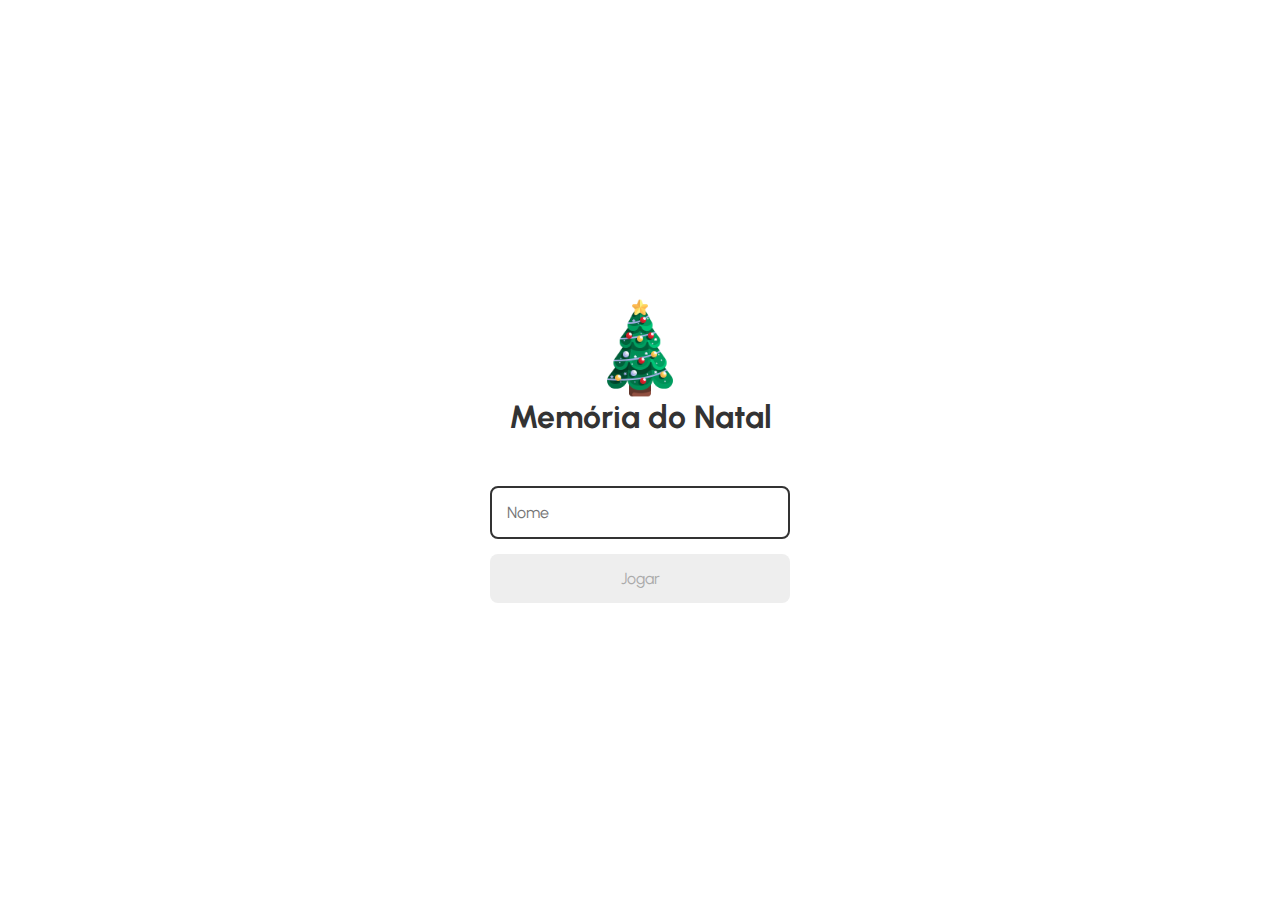
==== index.html @ 3b636263 "pagina login criada" ====
<!DOCTYPE html>
<html lang="en">
<head>
    <meta charset="UTF-8">
    <meta name="viewport" content="width=device-width, initial-scale=1.0">

    <link rel="stylesheet" href="./css/reset.css">
    <link rel="stylesheet" href="./css/login.css">
    <link rel="shortcut icon" href="./assets/img/icon.png" type="image/png">
    <title>Memória do Natal | Login</title>
</head>
<body>

    <form class="login-form">
        <div class="login-header">
            <img src="./assets/img/logo.png" alt="logo arvore de natal">
            <h1>Memória do Natal</h1>
        </div>

        <input type="text" placeholder="Nome" class="login_input">
        <button type="submit" class="login_button" disabled>Jogar</button>
    </form>

    <script src="./js/login.js"></script>
    
</body>
</html>
---- css/login.css ----
.login-form{
    display: flex;
    flex-direction: column;
    align-items: center;
    height: 100vh;
    justify-content: center;
}

.login-header{
    display: flex;
    flex-direction: column;
    align-items: center;
    justify-content: center;
    margin-bottom: 50px;
}

.login-header img{
    width: 100px;
}

.login-header h1{
    color: #333;
    font-size:  2em;
}

.login_input{
    border: 2px solid #333;
    border-radius: 8px;
    color: #333;
    font-size: 1em;
    margin-bottom: 15px;
    max-width: 300px;
    outline: none;
    padding: 15px;
    width: 100%;
}

.login_button{
    background-color: red;
    border-radius: 8px;
    padding: 15px;
    color: white;
    cursor: pointer;
    font-size: 1em;
    max-width: 300px;
    width: 100%;
}
.login_button:disabled{
    background-color: #eee;
    color: #aaa;
    cursor: auto ;
}
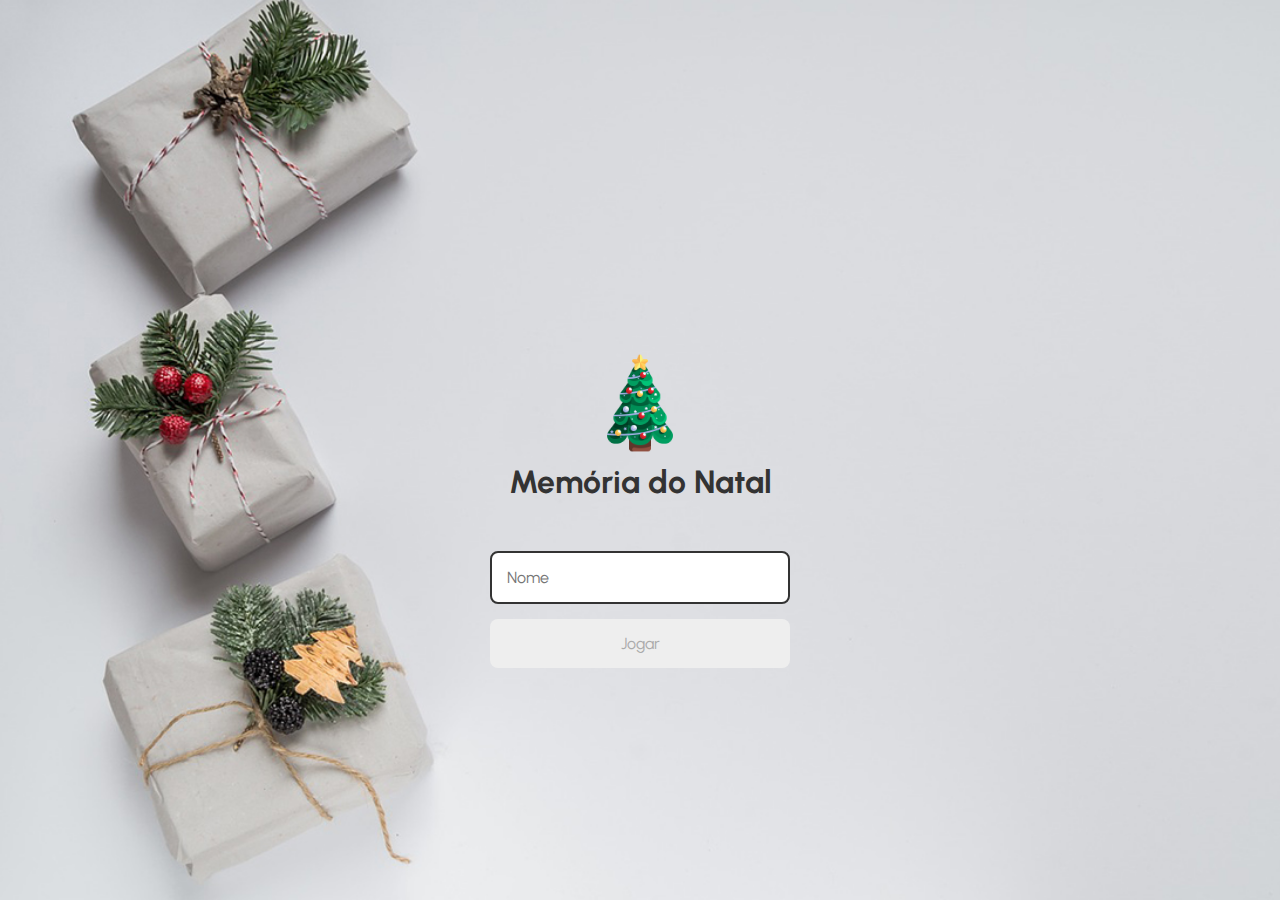
==== commit 32dec7d2: "concluida a responsividade" ====
--- a/index.html
+++ b/index.html
@@ -7,6 +7,7 @@
     <link rel="stylesheet" href="./css/reset.css">
     <link rel="stylesheet" href="./css/login.css">
     <link rel="shortcut icon" href="./assets/img/icon.png" type="image/png">
+    <link rel="stylesheet" href="./css/responsiveLogin.css">
     <title>Memória do Natal | Login</title>
 </head>
 <body>
--- a/css/login.css
+++ b/css/login.css
@@ -1,3 +1,9 @@
+body{
+    background-image: url(../assets/img/background-login.jpg);
+    background-size: cover;
+}
+
+
 .login-form{
     display: flex;
     flex-direction: column;
@@ -16,6 +22,7 @@
 
 .login-header img{
     width: 100px;
+    margin-bottom: 10px;
 }
 
 .login-header h1{
--- a/css/responsiveLogin.css
+++ b/css/responsiveLogin.css
@@ -0,0 +1,33 @@
+@media(min-width: 360px){
+    body{
+        background-image: url(../assets/img/background-login-mini.jpg);
+        background-size: cover;
+    }
+
+    .login-form{
+        display: flex;
+        flex-direction: column;
+        align-items: center;
+        height: 100vh;
+        justify-content: start;
+        padding-top: 120px;
+        
+    }
+}
+
+@media(min-width: 992px){
+    .login-form{
+        display: flex;
+        flex-direction: column;
+        align-items: center;
+        height: 100vh;
+        justify-content: center; 
+    }
+}
+
+@media(min-width: 1200px){
+    body{
+        background-image: url(../assets/img/background-login.jpg);
+        background-size: cover;
+    }
+}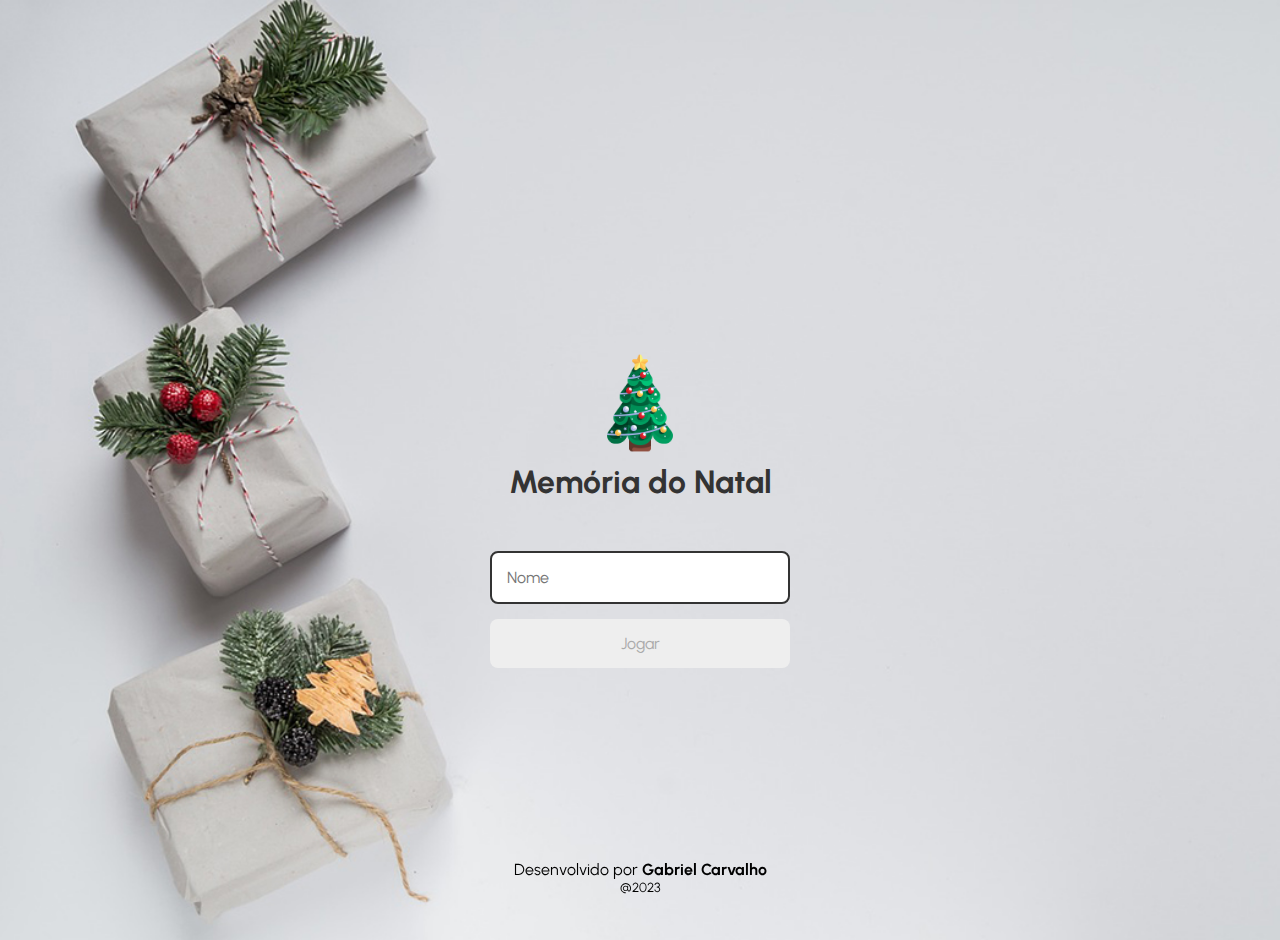
==== commit 425c73fa: "ajustes de som" ====
--- a/index.html
+++ b/index.html
@@ -20,7 +20,15 @@
 
         <input type="text" placeholder="Nome" class="login_input">
         <button type="submit" class="login_button" disabled>Jogar</button>
+        
     </form>
+
+        <div class="info">
+            <p>Desenvolvido por <a target="_blank" href="https://github.com/Gabriiell0710">Gabriel Carvalho</a></p>
+            <small> &#64;2023</small>
+        </div>
+    
+    
 
     <script src="./js/login.js"></script>
     
--- a/css/login.css
+++ b/css/login.css
@@ -56,4 +56,26 @@
     background-color: #eee;
     color: #aaa;
     cursor: auto ;
+}
+
+.info{
+    display: flex;
+    flex-direction: column;
+    align-items: center;
+    position: sticky;
+    bottom: 0;
+    width: 100%;
+    height: 40px;
+    font-size: 16px;
+}
+
+.info p a {
+    text-decoration: none;
+    color: rgb(0, 0, 0);
+    font-weight: bold;
+}
+
+
+body{
+    overflow: hidden;
 }